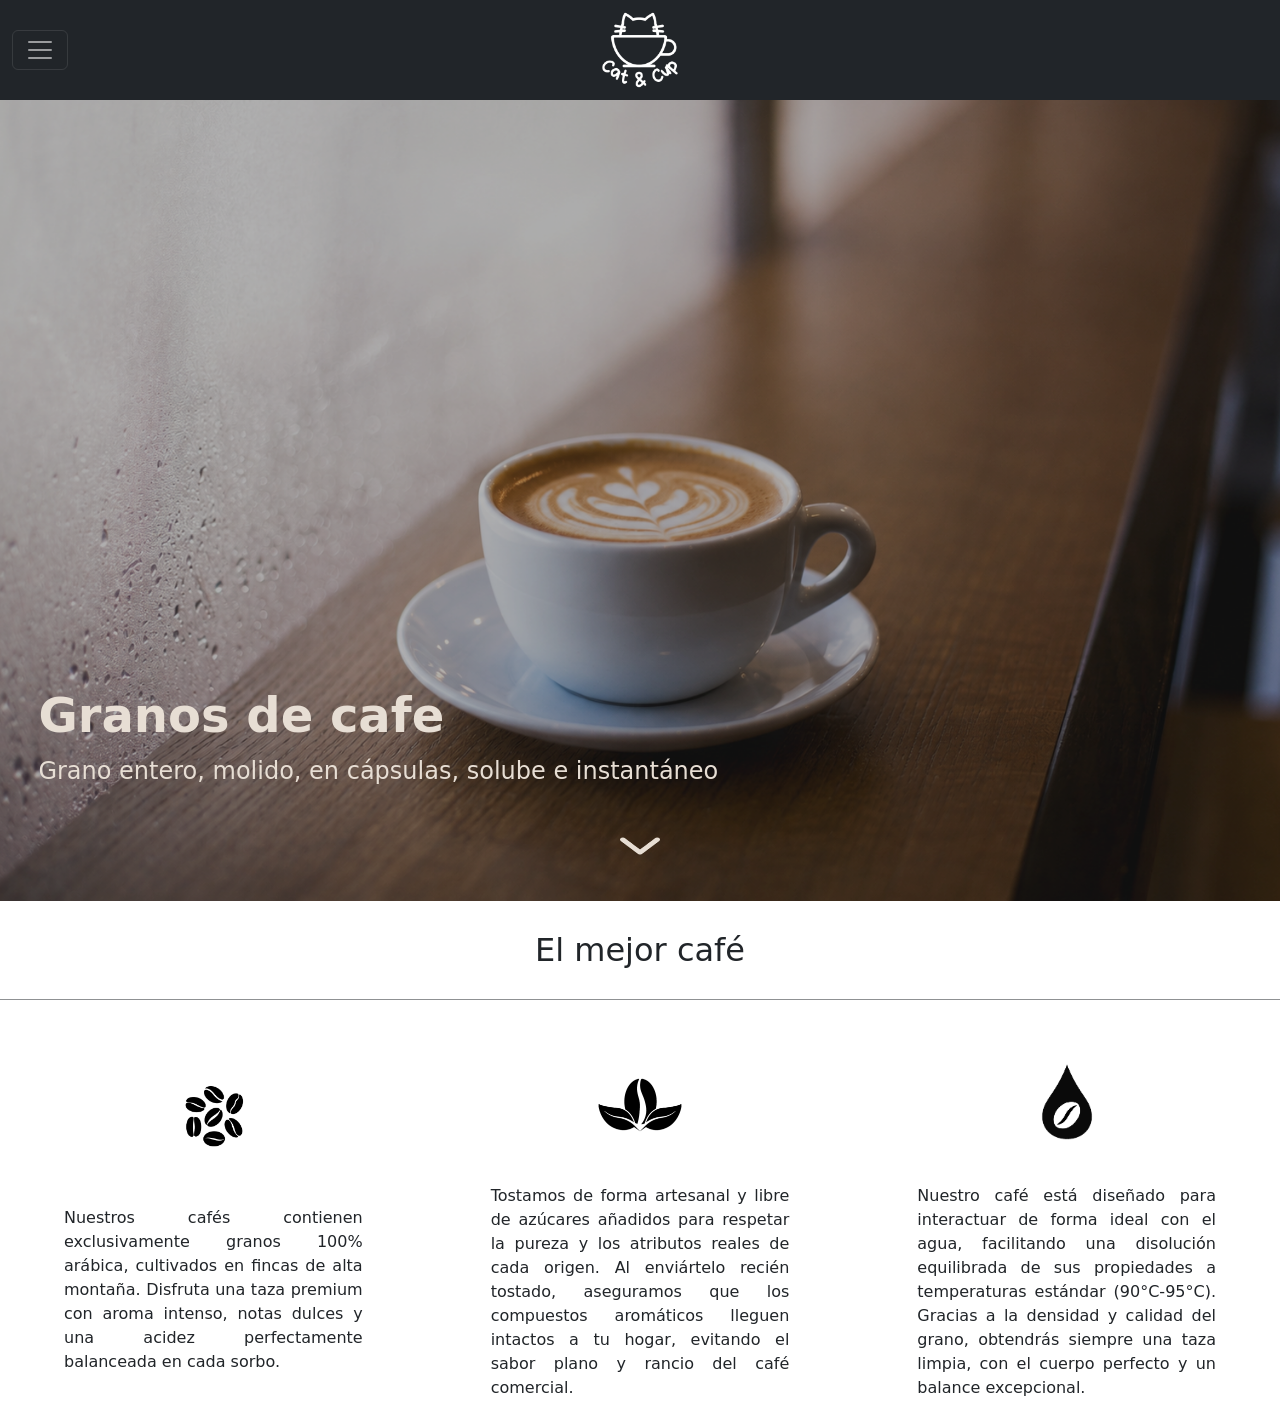
==== cafeteria/index.html @ ff1740d5 "03-09 23:10 (Javier) / Actualizar nueva navbar" ====
<!DOCTYPE html>
<html lang="en">
<head>
    <meta charset="UTF-8">
    <meta name="viewport" content="width=device-width, initial-scale=1.0">
    <title>Cafeteria</title>
    <link rel="stylesheet" href="css/estilos.css">
    <link rel="stylesheet" href="css/estilos2.css">
    <link href="https://cdn.jsdelivr.net/npm/bootstrap@5.3.8/dist/css/bootstrap.min.css" rel="stylesheet" integrity="sha384-sRIl4kxILFvY47J16cr9ZwB07vP4J8+LH7qKQnuqkuIAvNWLzeN8tE5YBujZqJLB" crossorigin="anonymous">
    <script src="https://cdn.jsdelivr.net/npm/bootstrap@5.3.8/dist/js/bootstrap.bundle.min.js" integrity="sha384-FKyoEForCGlyvwx9Hj09JcYn3nv7wiPVlz7YYwJrWVcXK/BmnVDxM+D2scQbITxI" crossorigin="anonymous"></script>
</head>
<body style="background-color: rgb(255, 255, 255);">

    <!-- navbar -->
        <nav class="navbar navbar-dark bg-dark custom-navbar">
      
        <div class="container-fluid position-relative d-flex align-items-center">
            <button class="navbar-toggler" type="button" data-bs-toggle="offcanvas" data-bs-target="#offcanvasNavbar" aria-controls="offcanvasNavbar">
            <span class="navbar-toggler-icon"></span>
            </button>

            <a class="navbar-brand position-absolute start-50 translate-middle-x m-0" href="#">
            <img src="assets/img/cat&cup.png" alt="Logo" class="navbar-logo">
            </a>
        </div>

        </nav>

    
        <div class="offcanvas offcanvas-start text-bg-dark" data-bs-scroll="true" data-bs-backdrop="false" tabindex="-1" id="offcanvasNavbar" aria-labelledby="offcanvasNavbarLabel">
        <div class="offcanvas-header">
            <h5 class="offcanvas-title" id="offcanvasNavbarLabel">Menú</h5>
            <button type="button" class="btn-close btn-close-white" data-bs-dismiss="offcanvas" aria-label="Close"></button>
        </div>
            <div class="offcanvas-body">
            
            <ul class="navbar-nav justify-content-end flex-grow-1 pe-3">
                <li class="nav-item"><a class="nav-link activefuzzy-bubbles-regular" href="#">Inicio</a></li>

            <li class="nav-item"><a class="nav-link" href="#">Inicio</a></li>
            <li class="nav-item"><a class="nav-link" href="#">Productos</a></li>
            <li class="nav-item"><a class="nav-link" href="#">Preparaciones</a></li>
            <li class="nav-item"><a class="nav-link" href="#">Preguntas</a></li>
            <li class="nav-item"><a class="nav-link" href="#">Nosotros</a></li>
            <li class="nav-item"><a class="nav-link" href="#">Contacto</a></li>

            </ul>
        </div>
        </div>
    <!-- navbar -->
    
    <!-- imagen -->
    <div class="menu-img-container">
        <img src="assets/img/cafe-inicio.png" alt="" class="menu-img">

        <!-- overlay text -->

        <div class="menu-overlay__text">
            <h2 class="menu-overlay__text--title">Granos de cafe</h2>
            <p class="menu-overlay__text--subtitle">Grano entero, molido, en cápsulas, solube e instantáneo</p>
        </div>

        <div class="menu-overlay__down-arrow">
                <img src="assets/img/downArrowBeige.png" alt="" class="spacer__icon">
        </div>
    </div>
    
    <!-- imagen -->

    <h2 class="feature-cards__title">El mejor café</h2>
    <hr class="divide-line">

    <!-- feautre card -->
    <div class="feature-cards-container">

        <div class="feature-card">
            
            <img src="assets/img/granoscafe.png" alt="" class="feature-card__icon feature-card__icon-left-size">

            <p class="feature-card__text">
                Nuestros cafés contienen exclusivamente granos 100% arábica, 
                cultivados en fincas de alta montaña. Disfruta una taza premium con aroma intenso, 
                notas dulces y una acidez perfectamente balanceada en cada sorbo.</p>
        </div>
        <div class="feature-card">
            
            <img src="assets/img/grano&hoja.png" alt="" class="feature-card__icon feature-card__icon-center-size">

            <p class="feature-card__text">
                Tostamos de forma artesanal y libre de azúcares añadidos para respetar la pureza y 
                los atributos reales de cada origen. Al enviártelo recién tostado, 
                aseguramos que los compuestos aromáticos lleguen intactos a tu hogar, 
                evitando el sabor plano y rancio del café comercial.</p>
        </div>
        <div class="feature-card">
            
            <img src="assets/img/cafeAgua.png" alt="" class="feature-card__icon feature-card__icon-right-size">

            <p class="feature-card__text">
                Nuestro café está diseñado para interactuar de forma ideal con el agua, 
                facilitando una disolución equilibrada de sus propiedades a temperaturas 
                estándar (90°C-95°C). Gracias a la densidad y calidad del grano, obtendrás 
                siempre una taza limpia, con el cuerpo perfecto y un balance excepcional.</p>
        </div>
    </div>
    <!-- feautre card -->

    <!-- <div class="div-visible"></div> -->

</body>
</html>
---- cafeteria/css/estilos.css ----
.div-visible{
    background-color: rgb(0, 0, 0);
    height: 30vh;
    width: 100%;
}

/* inicio */

.menu-img-container{
    position: relative;
    height: 89vh;
    width: 100%;
    overflow: hidden;
}

.menu-img{
    width: 100%;
    height: 100%;
    object-fit: cover;
    object-position: center 100%;

    /* opacidad */

    filter: brightness(0.7);
}

.menu-overlay__text{
    display: flex;
    flex-direction: column;

    position: absolute;

    bottom: 12%;
    left: 3%;
}

.menu-overlay__text--title{
    font-size: 300%;
    font-weight: bold;
    color: rgb(231, 222, 212);
}

.menu-overlay__text--subtitle{
    font-size: 150%;
    color: rgb(231, 222, 212);
}

.menu-overlay__down-arrow{
    display: flex;
    position: absolute;

    width: 100%; 
    bottom: 5%; 
    justify-content: center;
}

/* spacer */

.spacer-container{
    display: flex;
    justify-content: center;
    height: 30vh;
    width: 100%;
}

.spacer__icon{
    /* dimensiones y estilo visual */
    margin-top: 30px;
    height: 30px;
    width: 40px;
}

/* horizontal line */
.divide-line{
    background-color: black;
    height: 1px;
    opacity: 0.5 !important;
}

/* feature cards */

.feature-cards__title{
    display: flex;
    
    /* centrar elementos */
    justify-content: center;
    align-items: center;
    
    /* dimensiones y estilo visual */
    margin-top: 30px; 
    margin-bottom: 30px;
}

.feature-cards-container{
    display: flex;
    overflow: hidden;

    /* dimensiones y estilo visual */
    height: 400px;
    width: 100%;
    background-color: rgb(255, 255, 255);
}

.feature-card{
    display: grid;
    grid-template-rows: 1fr 1fr;

    /* dimensiones y estilo visual */
    width: calc(100%/3); 
    height: 100%;
    /* background-color: rgb(168, 168, 168);  */
}

.feature-card__icon{
    /* centrar icono */
    justify-self: center;
    align-self: center;
}

.feature-card__icon-left-size{
    width: 85px;
}
.feature-card__icon-center-size{
    width: 100px;
}
.feature-card__icon-right-size{
    width: 120px;
}


.feature-card__text{
    /* dimensiones y estilo visual */
    text-align: justify;
    margin-top: -10px;
    margin-left: 15%; 
    margin-right: 15%;
}
---- cafeteria/css/estilos2.css ----
.cuadrado {

    width: 150px;  
    height: 150px; 
    background-color: rgb(255, 255, 255); 

}

.fuzzy-bubbles-regular {
  font-family: "Fuzzy Bubbles", sans-serif;
  font-weight: 400;
  font-style: normal;
}

.fuzzy-bubbles-bold {
  font-family: "Fuzzy Bubbles", sans-serif;
  font-weight: 700;
  font-style: normal;
}

footer {
    background-color: #af9580;
    color: #fff;
    padding: 3rem 0;

    bottom: 0;
    height: 100%;
  }

  .social-icons a {
    font-size: 1.25rem;
  }

  /* Tamaño predeterminado (fijo) del Navbar */
.custom-navbar {
  height: 100px; /* Ajusta la altura deseada del navbar */
  padding: 0 1rem;
}

/* Tamaño personalizado para el Logo */
.navbar-logo {
  height: 80px; /* Ajusta el alto del logo para que quepa bien */
  width: auto;  /* Mantiene la proporción de la imagen */
}

        .card {
            border-radius: 10px;
        }
        .card-body {
            padding: 2rem;
        }
        .card-title {
            margin-bottom: 1.5rem;
        }
        .btn-primary {
            background-color: #1d0f03;
            border-color: #ff6f61;
        }
        .btn-primary:hover {
            background-color: #e85c50;
            border-color: #e85c50;
        }
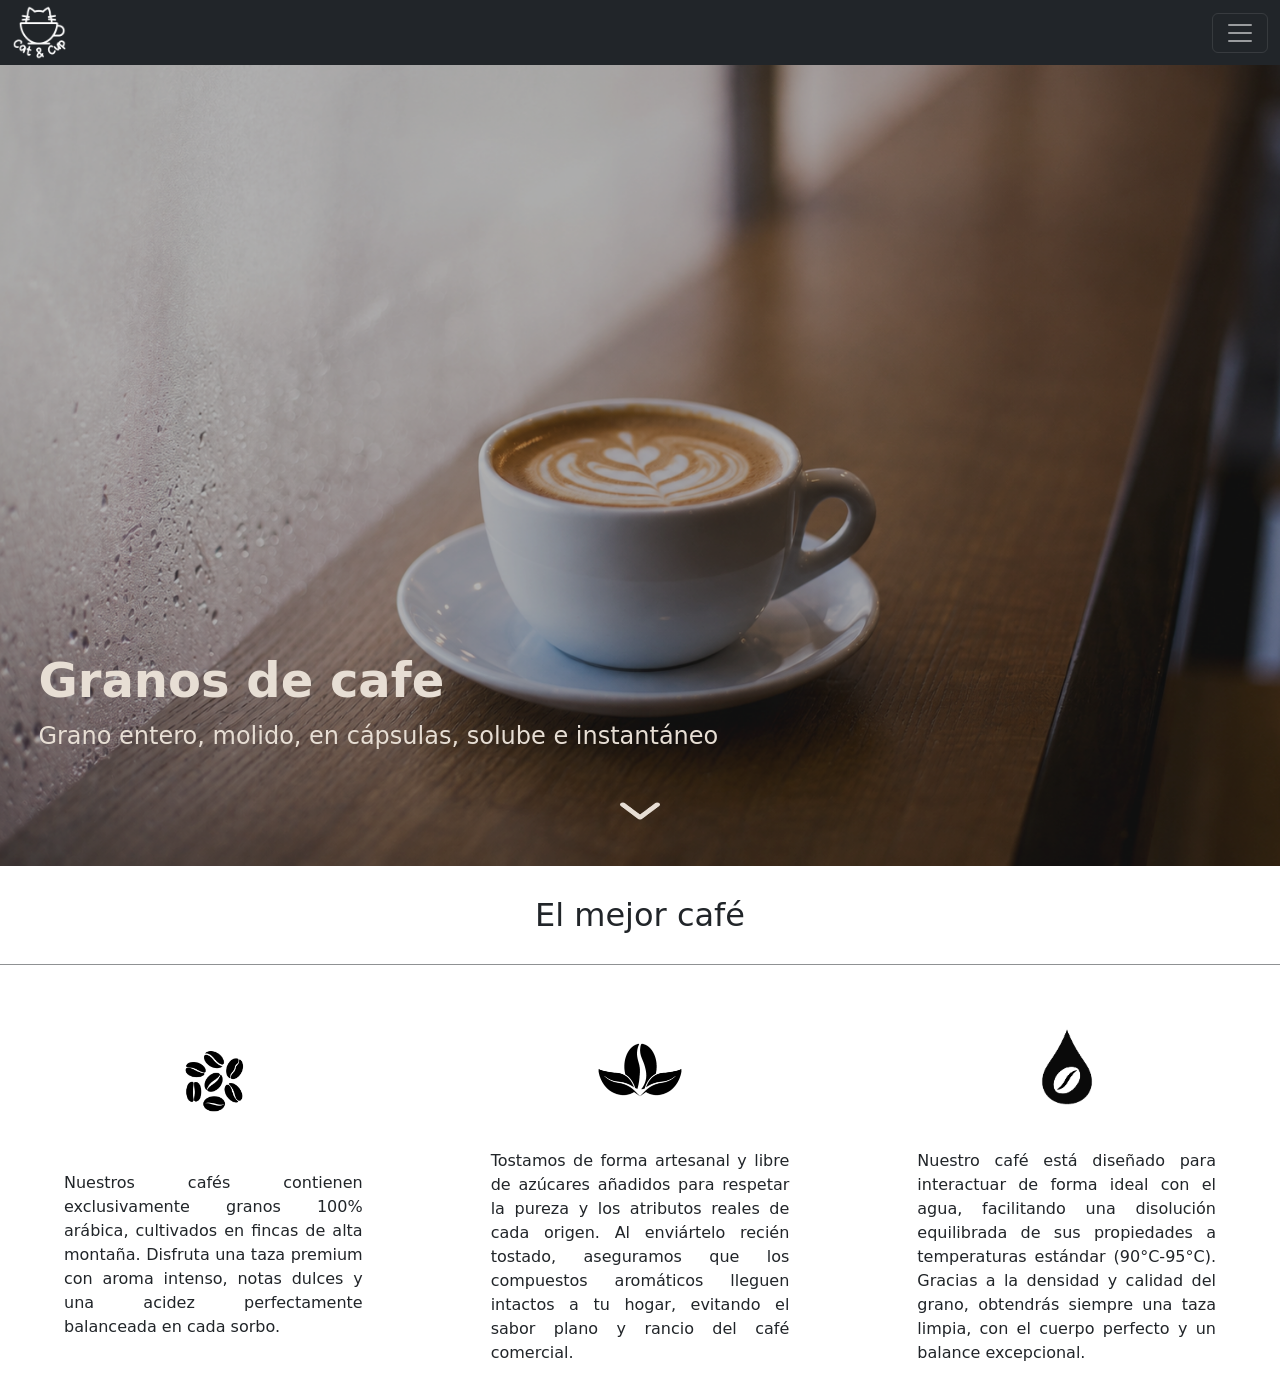
==== commit fc31d671: "04-09 02:00 (Cony) / Navbar y Footer terminado, contacto.html casi terminado y avanze en preparacion" ====
--- a/cafeteria/index.html
+++ b/cafeteria/index.html
@@ -5,48 +5,39 @@
     <meta name="viewport" content="width=device-width, initial-scale=1.0">
     <title>Cafeteria</title>
     <link rel="stylesheet" href="css/estilos.css">
-    <link rel="stylesheet" href="css/estilos2.css">
     <link href="https://cdn.jsdelivr.net/npm/bootstrap@5.3.8/dist/css/bootstrap.min.css" rel="stylesheet" integrity="sha384-sRIl4kxILFvY47J16cr9ZwB07vP4J8+LH7qKQnuqkuIAvNWLzeN8tE5YBujZqJLB" crossorigin="anonymous">
     <script src="https://cdn.jsdelivr.net/npm/bootstrap@5.3.8/dist/js/bootstrap.bundle.min.js" integrity="sha384-FKyoEForCGlyvwx9Hj09JcYn3nv7wiPVlz7YYwJrWVcXK/BmnVDxM+D2scQbITxI" crossorigin="anonymous"></script>
 </head>
 <body style="background-color: rgb(255, 255, 255);">
 
     <!-- navbar -->
-        <nav class="navbar navbar-dark bg-dark custom-navbar">
-      
-        <div class="container-fluid position-relative d-flex align-items-center">
-            <button class="navbar-toggler" type="button" data-bs-toggle="offcanvas" data-bs-target="#offcanvasNavbar" aria-controls="offcanvasNavbar">
-            <span class="navbar-toggler-icon"></span>
-            </button>
-
-            <a class="navbar-brand position-absolute start-50 translate-middle-x m-0" href="#">
-            <img src="assets/img/cat&cup.png" alt="Logo" class="navbar-logo">
-            </a>
-        </div>
-
+        <nav class="navbar  navbar-dark bg-dark sticky-top py-0">
+            <div class="container-fluid">
+                <a class="navbar-brand" href="index.html"><img src="assets/img/cat&cup.png" alt="" height="55px" width="55px"></a>
+                <button class="navbar-toggler" type="button" data-bs-toggle="collapse" data-bs-target="#navbarSupportedContent" aria-controls="navbarSupportedContent" aria-expanded="false" aria-label="Toggle navigation">
+                <span class="navbar-toggler-icon"></span>
+                </button>
+                <div class="collapse navbar-collapse" id="navbarSupportedContent">
+                    <ul class="navbar-nav me-auto mb-2 mb-lg-0">
+                        <li class="nav-item">
+                        <a class="nav-link active" aria-current="page" href="menu.html">Menú</a>
+                        </li>
+                        <li class="nav-item">
+                        <a class="nav-link active" aria-current="page" href="galeria.html">Galería</a>
+                        </li>
+                        <li class="nav-item">
+                        <a class="nav-link active" aria-current="page" href="nosotros.html">Nosotros</a>
+                        </li>
+                        <li class="nav-item">
+                        <a class="nav-link active" aria-current="page" href="preparaciones.html">Preparaciones</a>
+                        </li>
+                        <li class="nav-item">
+                        <a class="nav-link active" aria-current="page" href="contacto.html">Contáctanos</a>
+                        </li>
+                    </ul>
+                </div>
+            </div>
         </nav>
-
-    
-        <div class="offcanvas offcanvas-start text-bg-dark" data-bs-scroll="true" data-bs-backdrop="false" tabindex="-1" id="offcanvasNavbar" aria-labelledby="offcanvasNavbarLabel">
-        <div class="offcanvas-header">
-            <h5 class="offcanvas-title" id="offcanvasNavbarLabel">Menú</h5>
-            <button type="button" class="btn-close btn-close-white" data-bs-dismiss="offcanvas" aria-label="Close"></button>
-        </div>
-            <div class="offcanvas-body">
-            
-            <ul class="navbar-nav justify-content-end flex-grow-1 pe-3">
-                <li class="nav-item"><a class="nav-link activefuzzy-bubbles-regular" href="#">Inicio</a></li>
-
-            <li class="nav-item"><a class="nav-link" href="#">Inicio</a></li>
-            <li class="nav-item"><a class="nav-link" href="#">Productos</a></li>
-            <li class="nav-item"><a class="nav-link" href="#">Preparaciones</a></li>
-            <li class="nav-item"><a class="nav-link" href="#">Preguntas</a></li>
-            <li class="nav-item"><a class="nav-link" href="#">Nosotros</a></li>
-            <li class="nav-item"><a class="nav-link" href="#">Contacto</a></li>
-
-            </ul>
-        </div>
-        </div>
     <!-- navbar -->
     
     <!-- imagen -->
--- a/cafeteria/css/estilos.css
+++ b/cafeteria/css/estilos.css
@@ -1,3 +1,6 @@
+/* INDEX */
+/* ##### */
+
 .div-visible{
     background-color: rgb(0, 0, 0);
     height: 30vh;
@@ -134,4 +137,44 @@
     margin-top: -10px;
     margin-left: 15%; 
     margin-right: 15%;
-}+}
+
+/* Nosotros */
+/* ######## */
+
+.background__img-container{
+    display: flex;
+
+    justify-content: center;
+    margin-top: 5%;
+}
+
+.background__img{
+    width: 400px; 
+    height: 400px;
+}
+
+.info-card-container{
+    width: auto;
+    height: auto;
+    border-radius: 1%;
+
+    margin-top: 2%;
+    margin-left: 15%;
+    margin-right: 15%;
+    
+    padding: 5%;
+
+    background-color: rgb(33, 37, 41);
+}
+
+.info-card__title{
+    text-align: center;
+    color: white;
+}
+
+.info-card__text{
+    text-align: justify;
+    font-size: 18px;
+    color: white;
+}
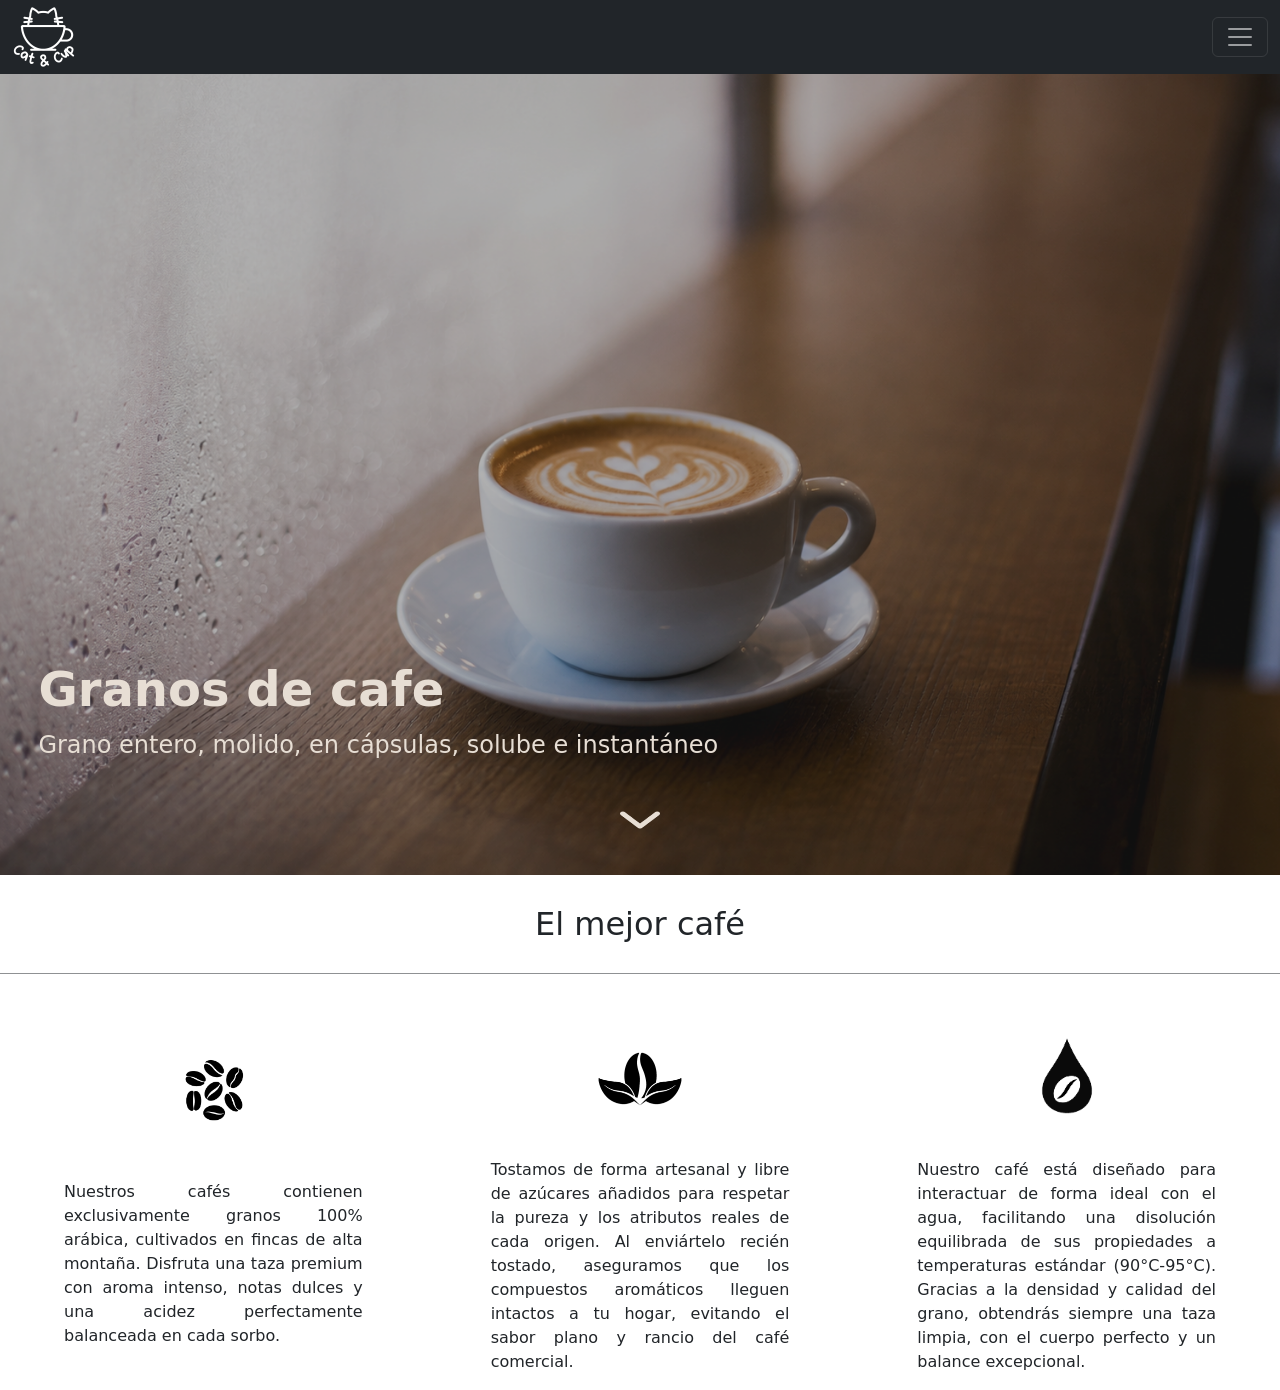
==== commit d1622698: "Merge branch 'main' of https://github.com/Clovelli/ProyectoFullstack" ====
--- a/cafeteria/index.html
+++ b/cafeteria/index.html
@@ -5,6 +5,7 @@
     <meta name="viewport" content="width=device-width, initial-scale=1.0">
     <title>Cafeteria</title>
     <link rel="stylesheet" href="css/estilos.css">
+    <link rel="stylesheet" href="css/estilos2.css">
     <link href="https://cdn.jsdelivr.net/npm/bootstrap@5.3.8/dist/css/bootstrap.min.css" rel="stylesheet" integrity="sha384-sRIl4kxILFvY47J16cr9ZwB07vP4J8+LH7qKQnuqkuIAvNWLzeN8tE5YBujZqJLB" crossorigin="anonymous">
     <script src="https://cdn.jsdelivr.net/npm/bootstrap@5.3.8/dist/js/bootstrap.bundle.min.js" integrity="sha384-FKyoEForCGlyvwx9Hj09JcYn3nv7wiPVlz7YYwJrWVcXK/BmnVDxM+D2scQbITxI" crossorigin="anonymous"></script>
 </head>
@@ -13,7 +14,7 @@
     <!-- navbar -->
         <nav class="navbar  navbar-dark bg-dark sticky-top py-0">
             <div class="container-fluid">
-                <a class="navbar-brand" href="index.html"><img src="assets/img/cat&cup.png" alt="" height="55px" width="55px"></a>
+                <a class="navbar-brand" href="index.html"><img src="assets/img/cat&cup.png" alt="" height="64px" width="64px"></a>
                 <button class="navbar-toggler" type="button" data-bs-toggle="collapse" data-bs-target="#navbarSupportedContent" aria-controls="navbarSupportedContent" aria-expanded="false" aria-label="Toggle navigation">
                 <span class="navbar-toggler-icon"></span>
                 </button>
--- a/cafeteria/css/estilos2.css
+++ b/cafeteria/css/estilos2.css
@@ -0,0 +1,50 @@
+.fuzzy-bubbles-regular {
+  font-family: "Fuzzy Bubbles", sans-serif;
+  font-weight: 400;
+  font-style: normal;
+}
+
+.fuzzy-bubbles-bold {
+  font-family: "Fuzzy Bubbles", sans-serif;
+  font-weight: 700;
+  font-style: normal;
+}
+
+footer {
+  background-color: #998a7e;
+  color: #fff;
+  padding: 3rem;
+  padding-bottom: 3rem;
+
+  bottom: 0;
+  height: 100%;
+}
+
+.custom-navbar {
+  height: 70px;
+  padding: 1rem;
+}
+
+.navbar-logo {
+  height: 50px; 
+  width: auto;
+}
+
+        .card {
+            border-radius: 10px;
+        }
+        .card-body {
+            padding: 2rem;
+        }
+        .card-title {
+            margin-bottom: 1.5rem;
+        }
+        .btn-primary {
+            background-color: #1d0f03;
+            border-color: #ff6f61;
+        }
+        .btn-primary:hover {
+            background-color: #e85c50;
+            border-color: #e85c50;
+        }
+
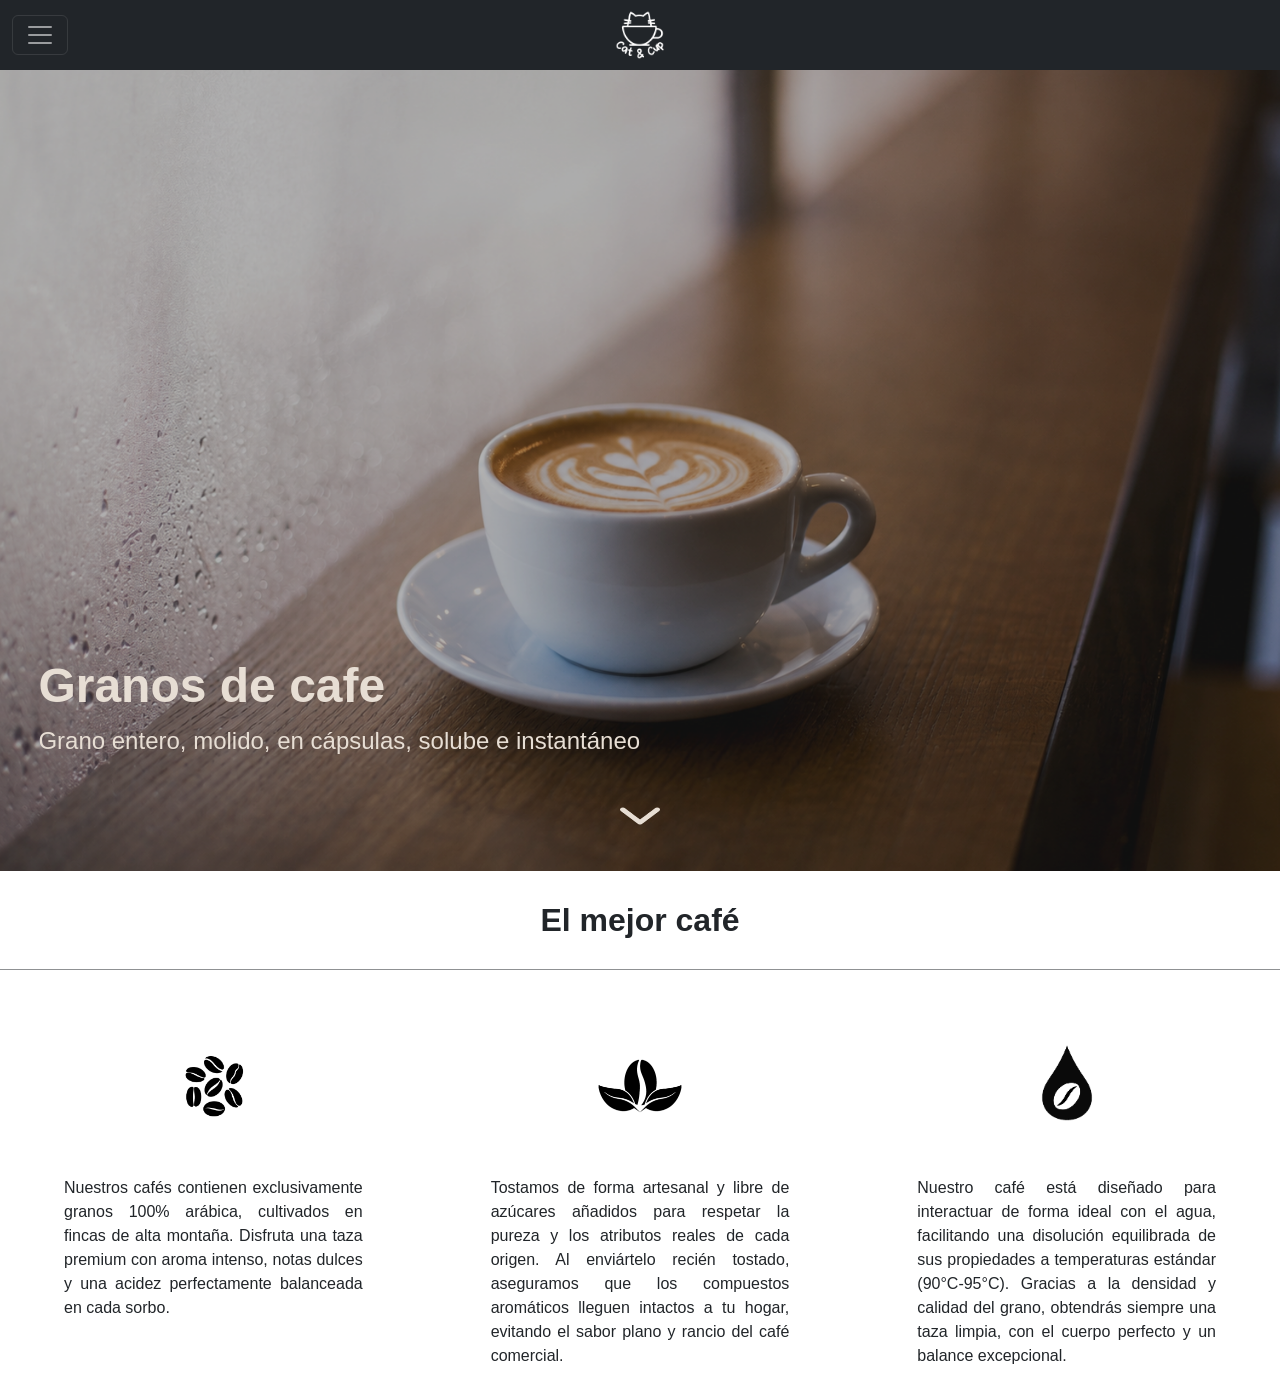
==== commit ae30b600: "06-09 01:00 (Javier) / Actualizar navbar y fuente de letra" ====
--- a/cafeteria/index.html
+++ b/cafeteria/index.html
@@ -8,38 +8,57 @@
     <link rel="stylesheet" href="css/estilos2.css">
     <link href="https://cdn.jsdelivr.net/npm/bootstrap@5.3.8/dist/css/bootstrap.min.css" rel="stylesheet" integrity="sha384-sRIl4kxILFvY47J16cr9ZwB07vP4J8+LH7qKQnuqkuIAvNWLzeN8tE5YBujZqJLB" crossorigin="anonymous">
     <script src="https://cdn.jsdelivr.net/npm/bootstrap@5.3.8/dist/js/bootstrap.bundle.min.js" integrity="sha384-FKyoEForCGlyvwx9Hj09JcYn3nv7wiPVlz7YYwJrWVcXK/BmnVDxM+D2scQbITxI" crossorigin="anonymous"></script>
+
+    <!-- Texto -->
+
+    <link rel="preconnect" href="https://fonts.googleapis.com">
+    <link rel="preconnect" href="https://fonts.gstatic.com" crossorigin>
+    <link href="https://fonts.googleapis.com/css2?family=Fuzzy+Bubbles:wght@400;700&display=swap" rel="stylesheet">
 </head>
 <body style="background-color: rgb(255, 255, 255);">
 
-    <!-- navbar -->
-        <nav class="navbar  navbar-dark bg-dark sticky-top py-0">
-            <div class="container-fluid">
-                <a class="navbar-brand" href="index.html"><img src="assets/img/cat&cup.png" alt="" height="64px" width="64px"></a>
-                <button class="navbar-toggler" type="button" data-bs-toggle="collapse" data-bs-target="#navbarSupportedContent" aria-controls="navbarSupportedContent" aria-expanded="false" aria-label="Toggle navigation">
-                <span class="navbar-toggler-icon"></span>
-                </button>
-                <div class="collapse navbar-collapse" id="navbarSupportedContent">
-                    <ul class="navbar-nav me-auto mb-2 mb-lg-0">
-                        <li class="nav-item">
-                        <a class="nav-link active" aria-current="page" href="menu.html">Menú</a>
-                        </li>
-                        <li class="nav-item">
-                        <a class="nav-link active" aria-current="page" href="galeria.html">Galería</a>
-                        </li>
-                        <li class="nav-item">
-                        <a class="nav-link active" aria-current="page" href="nosotros.html">Nosotros</a>
-                        </li>
-                        <li class="nav-item">
-                        <a class="nav-link active" aria-current="page" href="preparaciones.html">Preparaciones</a>
-                        </li>
-                        <li class="nav-item">
-                        <a class="nav-link active" aria-current="page" href="contacto.html">Contáctanos</a>
-                        </li>
-                    </ul>
-                </div>
-            </div>
-        </nav>
-    <!-- navbar -->
+    <!-- Navbar -->
+
+    <nav class="navbar navbar-dark bg-dark custom-navbar">
+      <div class="container-fluid position-relative d-flex align-items-center">
+        <button class="navbar-toggler" type="button" data-bs-toggle="offcanvas" data-bs-target="#offcanvasNavbar" aria-controls="offcanvasNavbar">
+          <span class="navbar-toggler-icon"></span>
+        </button>
+        <a class="navbar-brand position-absolute start-50 translate-middle-x m-0">
+          <img src="assets/img/cat&cup.png" alt="Logo" class="navbar-logo">
+        </a>
+      </div>
+    </nav>
+
+    <div class="offcanvas offcanvas-start text-bg-dark" data-bs-scroll="true" data-bs-backdrop="false" tabindex="-1" id="offcanvasNavbar" aria-labelledby="offcanvasNavbarLabel">
+      <div class="offcanvas-header pb-0">
+        <h4 class="offcanvas-title fuzzy-bubbles-bold text-center w-100 mb-0" id="offcanvasNavbarLabel" style="font-size: 30px;">— <strong>Cat & Cup</strong> —</h4>
+        <button type="button" class="btn-close btn-close-white" data-bs-dismiss="offcanvas" aria-label="Close"></button>
+    </div>
+
+    <div class="offcanvas-body">
+      <hr style="border: none; height: 3px; background-color:white; width: 100%; margin-top: 0;">
+
+          <ul class="navbar-nav justify-content-end flex-grow-1 pe-3" style="margin-bottom: 140px;">
+            <p class="fuzzy-bubbles-bold" style="font-size: 18px;">
+              <strong>
+                Menu
+              </strong>
+            </p>
+            <li class="nav-item"><a class="nav-link fuzzy-bubbles-regular" href="index.html"> ⭑ <u> Inicio</u></a></li>
+            <li class="nav-item"><a class="nav-link fuzzy-bubbles-regular" href="productos.html"> ⭑ <u>Productos</u></a></li>
+            <li class="nav-item"><a class="nav-link fuzzy-bubbles-regular" href="preparaciones.html"> ⭑ <u>Preparaciones</u></a></li>
+            <li class="nav-item"><a class="nav-link fuzzy-bubbles-regular" href="preguntas.html"> ⭑ <u>Preguntas</u></a></li>
+            <li class="nav-item"><a class="nav-link fuzzy-bubbles-regular" href="nosotros.html"> ⭑ <u>Nosotros</u></a></li>
+            <li class="nav-item"><a class="nav-link fuzzy-bubbles-regular" href="contacto.html"> ⭑ <u>Contacto</u></a></li>
+          </ul>
+
+          <div class="mt-auto text-center">
+            <p class="fuzzy-bubbles-regular mb-0" style="opacity: 0.5; font-size: 12px;">&copy; 2026 | Cat & Cup</p>
+          </div>
+
+        </div>
+      </div>
     
     <!-- imagen -->
     <div class="menu-img-container">
@@ -48,7 +67,7 @@
         <!-- overlay text -->
 
         <div class="menu-overlay__text">
-            <h2 class="menu-overlay__text--title">Granos de cafe</h2>
+            <h2 class="menu-overlay__text--title fuzzy-bubbles-bold">Granos de cafe</h2>
             <p class="menu-overlay__text--subtitle">Grano entero, molido, en cápsulas, solube e instantáneo</p>
         </div>
 
@@ -59,7 +78,7 @@
     
     <!-- imagen -->
 
-    <h2 class="feature-cards__title">El mejor café</h2>
+    <h2 class="feature-cards__title fuzzy-bubbles-bold">El mejor café</h2>
     <hr class="divide-line">
 
     <!-- feautre card -->
--- a/cafeteria/css/estilos.css
+++ b/cafeteria/css/estilos.css
@@ -1,3 +1,9 @@
+p{
+    font-family: "Fuzzy Bubbles", sans-serif;
+    font-weight: 400;
+    font-style: normal;
+}
+
 /* INDEX */
 /* ##### */
 
@@ -154,6 +160,18 @@
     height: 400px;
 }
 
+.background__logo-container{
+    display: flex;
+
+    justify-content: center;
+    margin-top: 5%;
+}
+
+.background__logo{
+    width: 400px; 
+    height: 400px;
+}
+
 .info-card-container{
     width: auto;
     height: auto;
@@ -162,19 +180,191 @@
     margin-top: 2%;
     margin-left: 15%;
     margin-right: 15%;
-    
-    padding: 5%;
-
+    margin-bottom: 10%;
+    
+    /* padding: 5%; */
+
+    background-color: rgb(255, 255, 255);
+    border: 3px solid rgb(33, 37, 41);
+}
+
+.info-card__title-container{
+    display: flex;
+
+    justify-content: center;
+    align-items: center;
+
+    width: 100%;
+    height: 100%;
+
+    padding: 2%;
+    margin-bottom: 2%;
+    
     background-color: rgb(33, 37, 41);
 }
 
 .info-card__title{
     text-align: center;
-    color: white;
+    color: rgb(255, 255, 255);
 }
 
 .info-card__text{
     text-align: justify;
     font-size: 18px;
-    color: white;
-}
+    color: rgb(0, 0, 0);
+    margin-left: 5%;
+    margin-right: 5%;
+}
+
+/* Productos */
+/* ######### */
+.top-banner-container{
+    width: 100%;
+    height: 20vh;
+}
+
+.top-banner__img{
+    width: 100%;
+    height: 100%;
+    object-fit: cover;
+    object-position: center 55%;
+}
+
+.search-bar-container{
+    width: 100%;
+    height: 10vh;
+
+    margin-bottom: 10vh;
+
+    padding: 1% 15%;
+    
+    background-color: rgb(221, 221, 221);
+}
+
+.search-bar{
+    width: 100%;
+    height: 100%;
+
+    padding: 0 20px;
+
+    border-radius: 999px;
+    border: none;
+
+    background-color: rgb(255, 255, 255);
+}
+
+.search-bar-border{
+    display: flex;
+    align-items: center;
+
+    position: relative;
+
+    height: 100%;
+    border-radius: 999px;
+    overflow: hidden;
+}
+
+.search-bar__icon{
+    position: absolute;
+    width: 20px;
+    height: 20px;
+    right: 15px;
+}
+
+.sell-cards-container{
+    display: grid;
+    grid-template-columns: repeat(4, 1fr);
+    
+    gap: 30px;
+
+    height: auto;
+    width: 100%;
+
+    justify-content: center;
+    justify-items: center;
+
+    padding: 0 100vh;
+
+    /* background-color: black; */
+}
+
+.sell-card{
+    display: grid;
+    grid-template-columns: 1fr;
+    border: 2px solid rgba(0, 0, 0, 0.237);
+
+    place-items: center;
+
+    overflow: hidden;
+
+    height: 50vh;
+    width: 35vh;
+
+    border-radius: 5px;
+
+    /* background-color: rgb(255, 255, 255); */
+    /* background-color: white; */
+}
+
+.sell-card__img{
+    width: 90px;
+    height: 180px;
+    object-fit: cover;
+    margin-top: 0;
+}
+
+.sell-card__text{
+    line-height: 1;
+    margin: 0 7%;
+}
+
+.sell-card__button{
+    border: 2px solid rgba(57, 38, 2, 0.234);
+    border-radius: 5px;
+    background-color: rgba(0, 0, 58, 0.026);
+}
+
+.modal-background{
+    position: absolute;
+    position: fixed;
+    height: 100vh;
+    width: 100%;
+    top: 0;
+    background-color: rgba(0, 0, 0, 0.382);
+    z-index: 1000;
+
+    visibility: hidden;
+}
+
+.modal-overlay-container{
+    z-index: 1001;
+    position: fixed;
+    display: flex;
+    flex-direction: column;
+
+    justify-content: center;
+    
+    height: 40vh;
+    width: 70vh;
+
+    inset: 0;
+    margin: auto;
+    padding: 3vh;
+
+    border-radius: 25px;
+
+    background-color: white;
+
+    visibility: hidden; 
+}
+
+.modal-overlay__close-icon{
+    position: absolute;
+    
+    top: 18px;
+    right: 18px;
+
+    width: 25px;
+    height: 20px;
+}
+
--- a/cafeteria/css/estilos2.css
+++ b/cafeteria/css/estilos2.css
@@ -48,3 +48,49 @@
             border-color: #e85c50;
         }
 
+.blog-header {
+    background-color: #f8f9fa;
+    padding: 2rem 0;
+    margin-bottom: 2rem;
+}
+
+.featured-post {
+      background-color: #f8f9fa;
+      padding: 40px;
+      border-radius: 10px;
+    }
+
+    .featured-post img {
+      max-width: 100%;
+      border-radius: 10px;
+    }
+
+    .card {
+      border: none;
+      border-radius: 10px;
+      overflow: hidden;
+      box-shadow: 0 4px 8px rgba(0,0,0,0.1);
+    }
+
+    .card-body {
+      padding: 20px;
+    }
+
+    .card-title {
+      font-weight: bold;
+    }
+
+    .blog-header {
+      text-align: center;
+      margin-bottom: 40px;
+    }
+
+    .blog-header h1 {
+      font-size: 3rem;
+      font-weight: bold;
+    }
+
+    .blog-header p {
+      font-size: 1.25rem;
+      color: #6c757d;
+    }
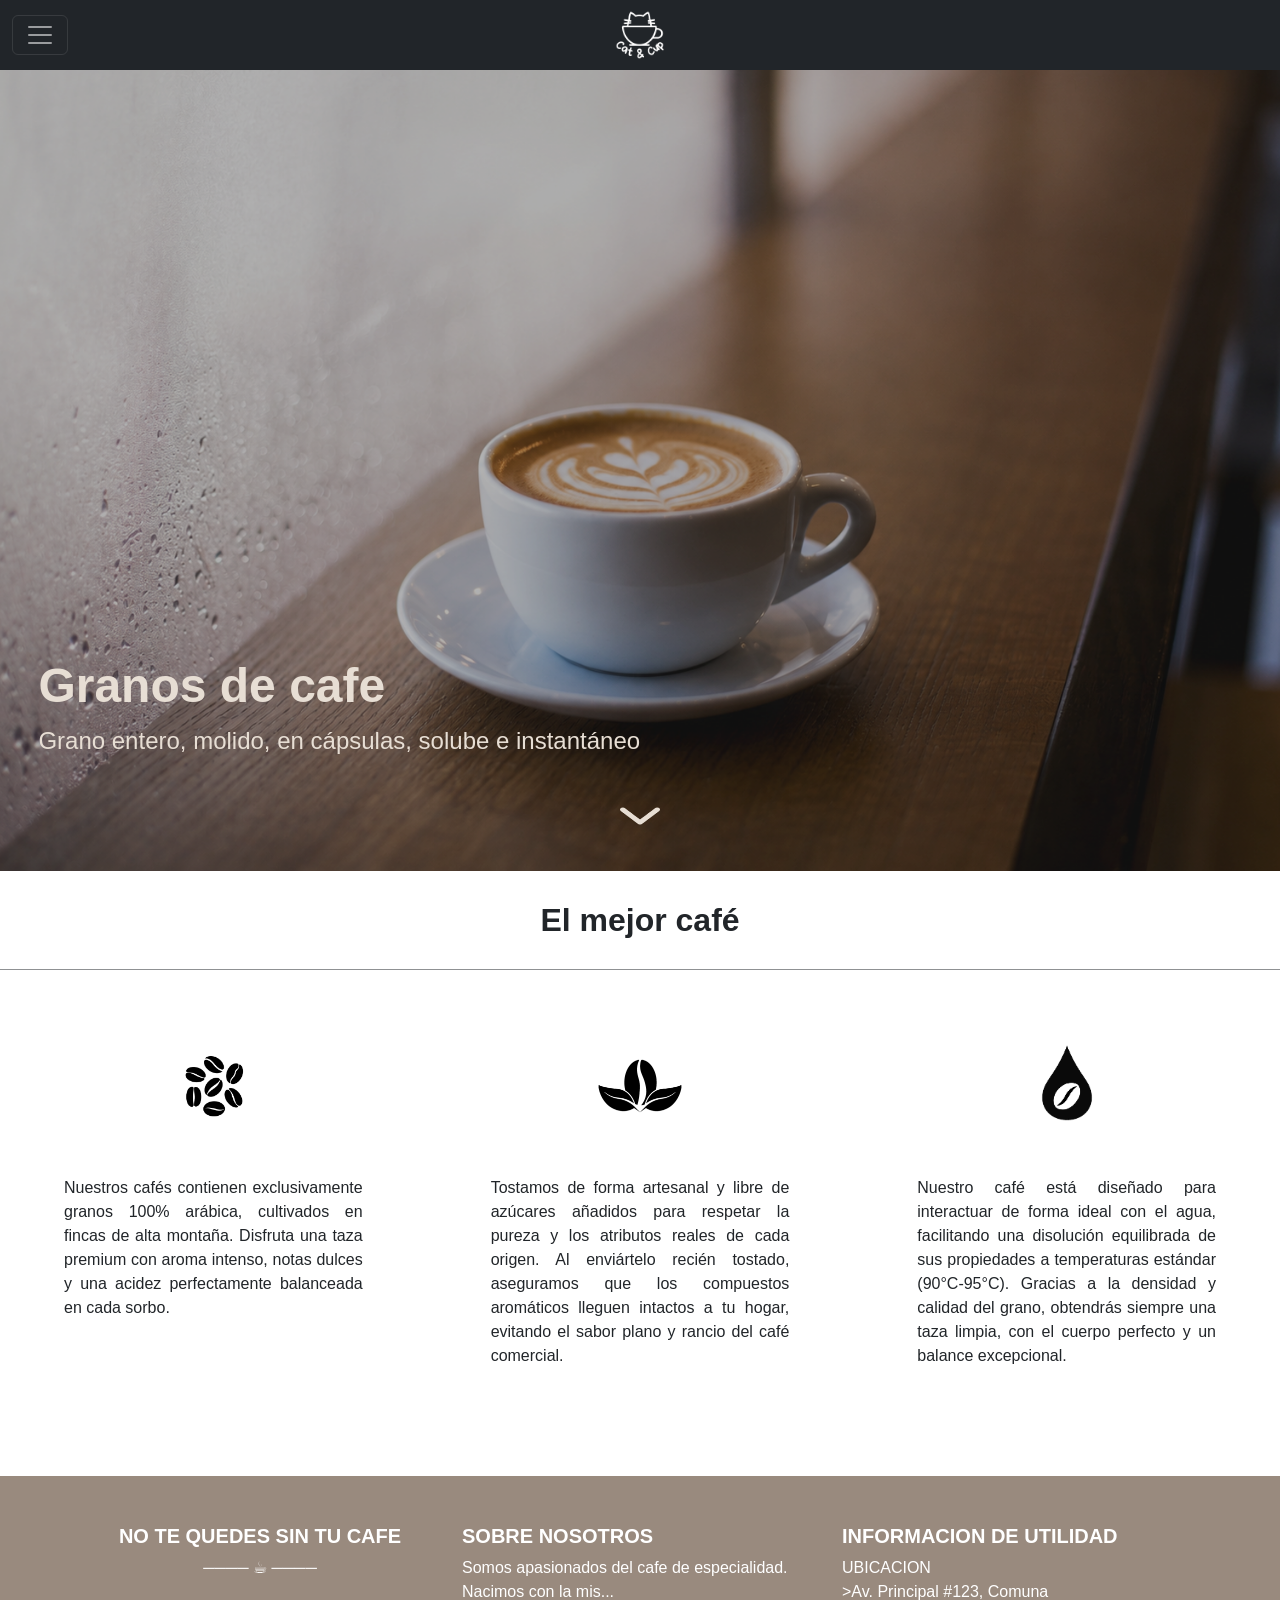
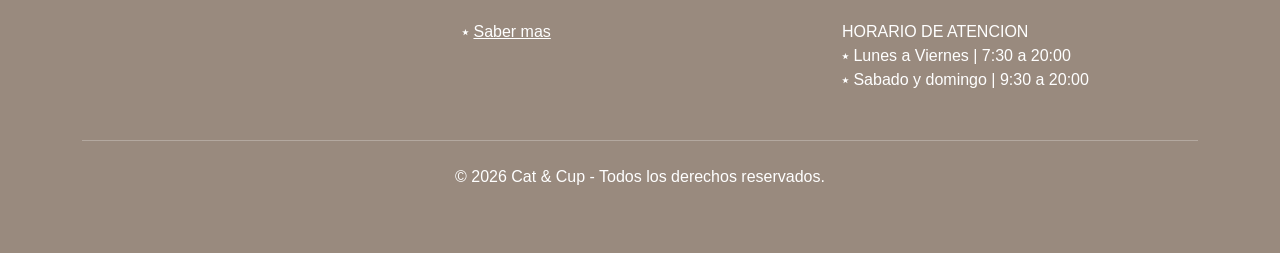
==== commit f0f75149: "06-09 02:20 (Javier) / Agregar footers" ====
--- a/cafeteria/index.html
+++ b/cafeteria/index.html
@@ -116,7 +116,39 @@
     </div>
     <!-- feautre card -->
 
-    <!-- <div class="div-visible"></div> -->
+    <footer>
+    <div class="container">
+      <div class="row">
+
+        <div class="col-md-4 mb-3 fuzzy-bubbles-bold">
+          <h5 class="text-center"><strong>NO TE QUEDES SIN TU CAFE</strong></h5>
+          <p class="text-center">──── ☕︎ ────</p>
+
+        </div>
+
+        <div class="col-md-4 mb-3 fuzzy-bubbles-regular">
+          <h5><strong>SOBRE NOSOTROS</strong></h5>
+          <p>Somos apasionados del cafe de especialidad. Nacimos con la mis...</p>
+          <a href="nosotros.html" class="text-decoration-none text-white">⭑ <u>Saber mas</u></a></li>
+          
+        </div>
+
+        <div class="col-md-4 mb-3 fuzzy-bubbles-regular">
+            <h5><strong>INFORMACION DE UTILIDAD</strong></h5>
+              <p>UBICACION <br>>Av. Principal #123, Comuna</p>
+              <p>HORARIO DE ATENCION <br>⭑ Lunes a Viernes | 7:30 a 20:00 <br>⭑ Sabado y domingo | 9:30 a 20:00</p>
+          </ul>        
+        </div>
+
+      </div>
+      <hr class="mb-4">
+      <div class="row">
+        <div class="col-md-12 text-center fuzzy-bubbles-regular">
+          <p>&copy; 2026 Cat & Cup - Todos los derechos reservados.</p>
+        </div>
+      </div>
+    </div>
+   </footer>
 
 </body>
 </html>
--- a/cafeteria/css/estilos.css
+++ b/cafeteria/css/estilos.css
@@ -6,12 +6,6 @@
 
 /* INDEX */
 /* ##### */
-
-.div-visible{
-    background-color: rgb(0, 0, 0);
-    height: 30vh;
-    width: 100%;
-}
 
 /* inicio */
 
@@ -107,6 +101,9 @@
     /* dimensiones y estilo visual */
     height: 400px;
     width: 100%;
+
+    margin-bottom: 10vh;
+
     background-color: rgb(255, 255, 255);
 }
 
@@ -285,6 +282,8 @@
 
     padding: 0 100vh;
 
+    margin-bottom: 10vh;
+
     /* background-color: black; */
 }
 
